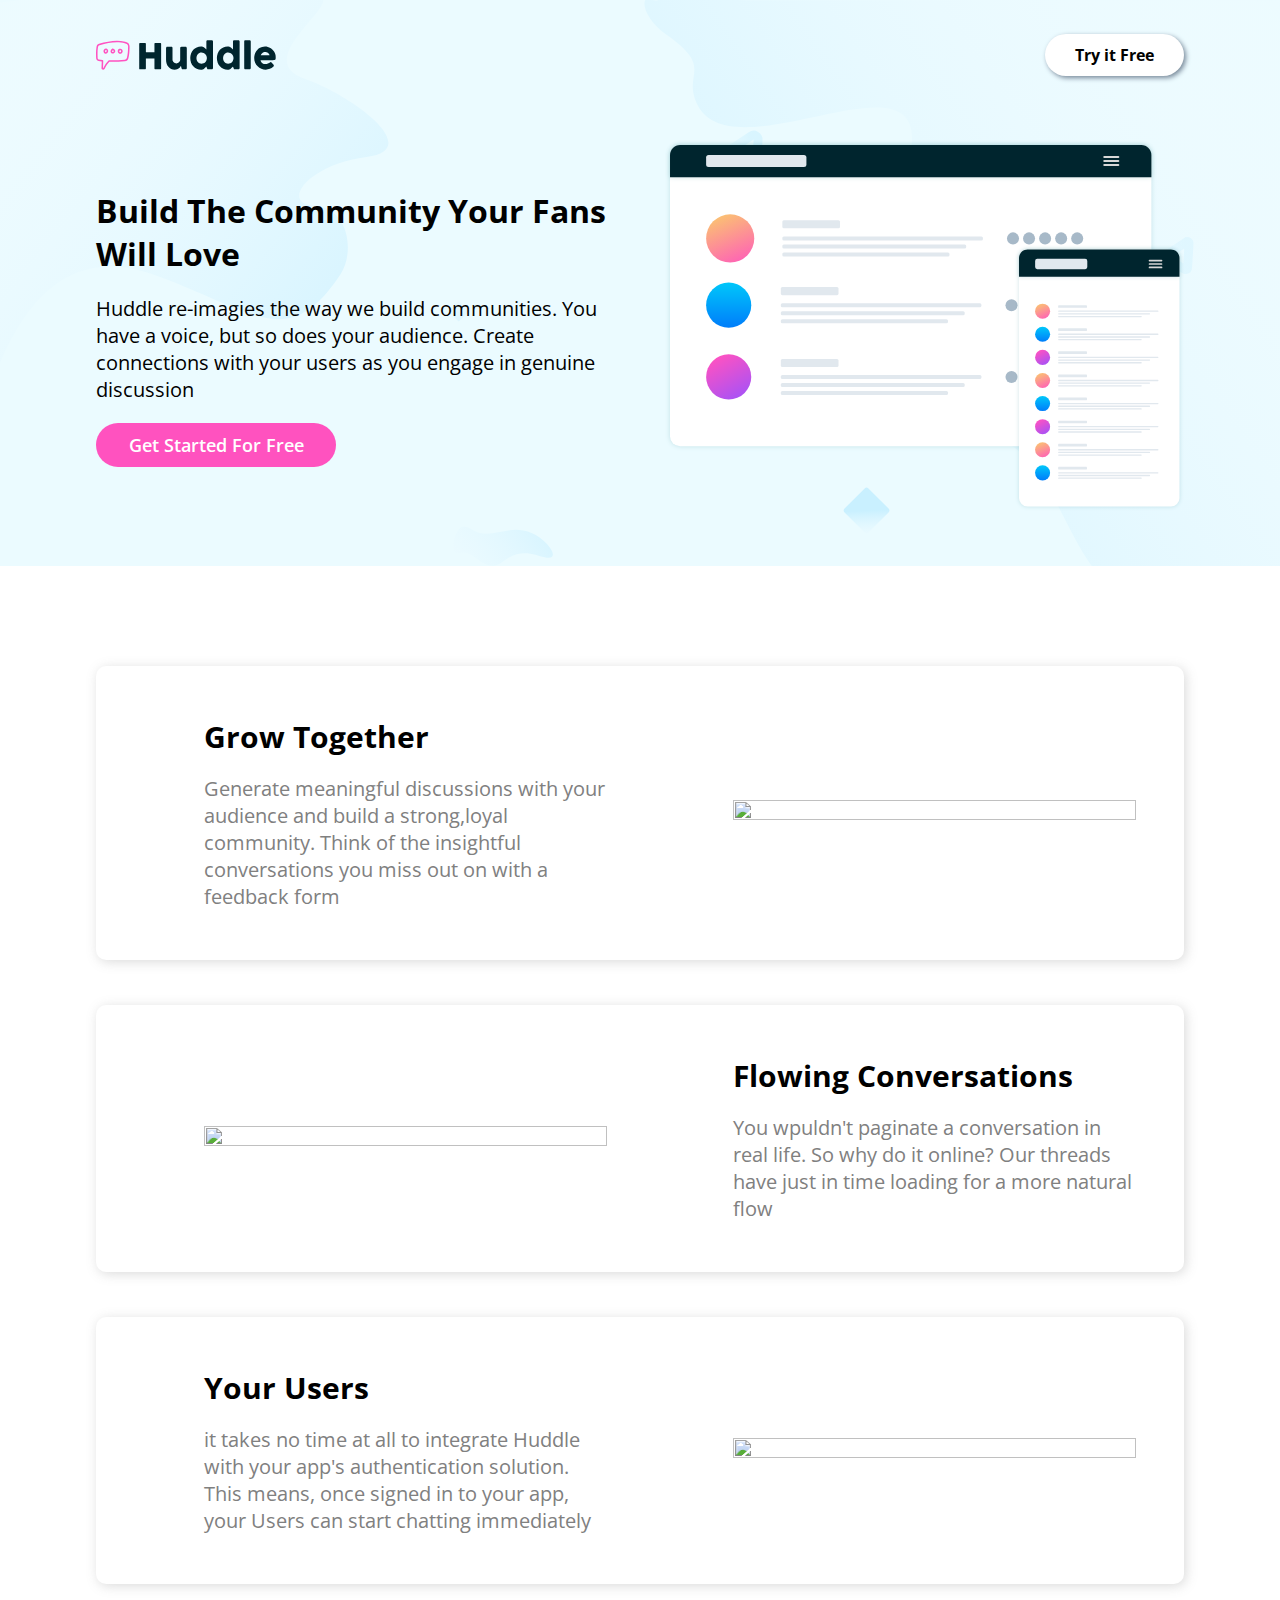
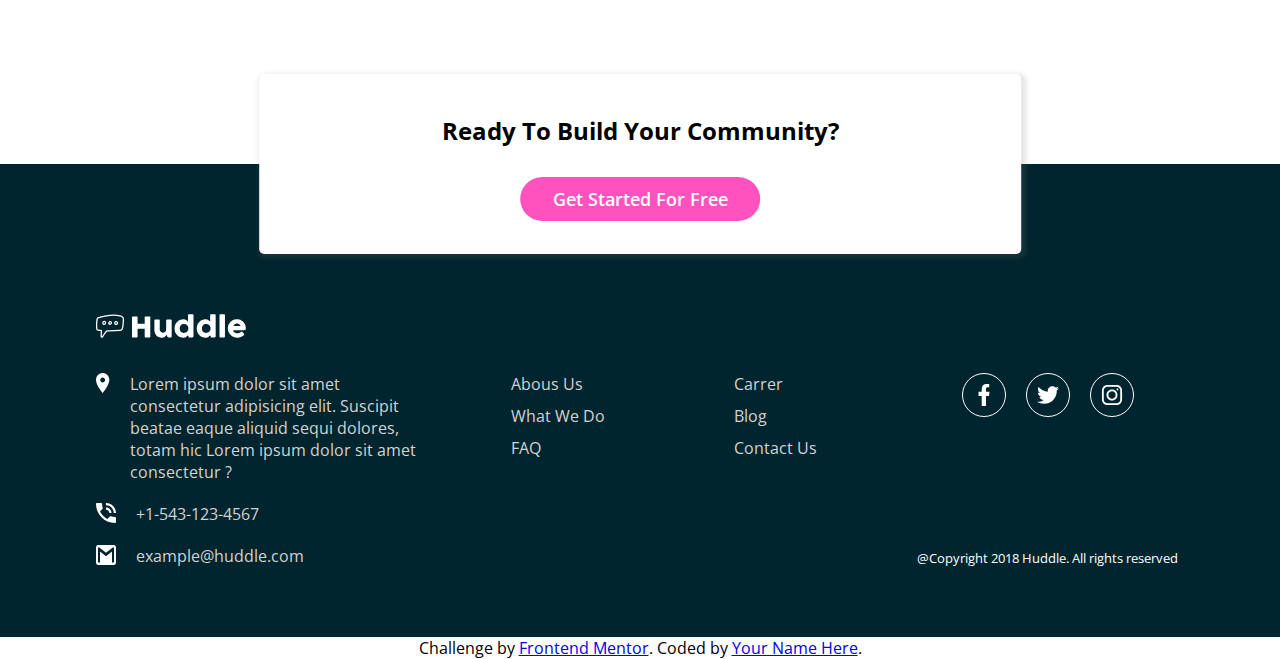
==== huddle-landing-page-with-alternating-feature-blocks-master/index.html @ e0b9a8d6 "challenge 2" ====
<!DOCTYPE html>
<html lang="en">
  <head>
    <meta charset="UTF-8" />
    <meta name="viewport" content="width=device-width, initial-scale=1.0" />
    <!-- displays site properly based on user's device -->

    <link
      rel="icon"
      type="image/png"
      sizes="32x32"
      href="./images/favicon-32x32.png"
    />
    <link rel="stylesheet" href="./index.css" />
    <title>
      Frontend Mentor | Huddle landing page with alternating feature blocks
    </title>
  </head>

  <body>
    <div class="mainContainer">
      <div class="heroSection">
        <div class="divisionMargin">
          <div class="topHeader">
            <img src="./images/logo.svg" alt="" class="logo" />
            <button class="btn">Try it Free</button>
          </div>
          <div class="heroBody">
            <div class="heroLeftPart">
              <h1>Build The Community Your Fans Will Love</h1>
              <p>
                Huddle re-imagies the way we build communities. You have a
                voice, but so does your audience. Create connections with your
                users as you engage in genuine discussion
              </p>
              <button class="heroBtn">Get Started For Free</button>
            </div>
            <div class="heroRightPart">
              <img src="./images/illustration-mockups.svg" alt="hero svg" />
            </div>
          </div>
        </div>
      </div>
      <div class="sectionContainer">
        <div class="section1 divisionMargin">
          <div class="sectionLeft">
            <h1>Grow Together</h1>
            <p>
              Generate meaningful discussions with your audience and build a
              strong,loyal community. Think of the insightful conversations you
              miss out on with a feedback form
            </p>
          </div>
          <div class="sectionRight">
            <img src="/images/illustration-grow-together.svg" alt="" />
          </div>
        </div>

        <div class="section2 divisionMargin arrange-reverse">
          <div class="sectionLeft">
            <h1>Flowing Conversations</h1>
            <p>
              You wpuldn't paginate a conversation in real life. So why do it
              online? Our threads have just in time loading for a more natural
              flow
            </p>
          </div>
          <div class="sectionRight">
            <img src="/images/illustration-flowing-conversation.svg" alt="" />
          </div>
        </div>

        <div class="section3 divisionMargin">
          <div class="sectionLeft">
            <h1>Your Users</h1>
            <p>
              it takes no time at all to integrate Huddle with your app's
              authentication solution. This means, once signed in to your app,
              your Users can start chatting immediately
            </p>
          </div>
          <div class="sectionRight">
            <img src="/images/illustration-your-users.svg" alt="" />
          </div>
        </div>
      </div>
      <div class="modalTopMargin"></div>
      <div class="bottomModal divisionMargin">
        <div class="ChildBottom">
          <h2>Ready To Build Your Community?</h2>
          <button class="heroBtn">Get Started For Free</button>
        </div>
      </div>
      <footer class="footer">
        <div class="divisionMargin">
          <img src="./images/whitelogo.svg" alt="" class="footerLogo" />
        </div>

        <div class="footerContainer divisionMargin">
          <div class="huddle-info">
            <div class="footerAddress">
              <img src="./images/icon-location.svg" alt="" />
              <p>
                Lorem ipsum dolor sit amet consectetur adipisicing elit.
                Suscipit beatae eaque aliquid sequi dolores, totam hic Lorem
                ipsum dolor sit amet consectetur ?
              </p>
            </div>
            <div class="footerAddress">
              <img src="./images/icon-phone.svg" alt="" />
              <p>+1-543-123-4567</p>
            </div>
            <div class="footerAddress">
              <img src="./images/icon-email.svg" alt="" />
              <p>example@huddle.com</p>
            </div>
          </div>
          <div class="footerLinks">
            <a href="">Abous Us</a>

            <a href="">What We Do</a>

            <a href="">FAQ</a>
          </div>
          <div class="footerLinks">
            <a href="">Carrer</a>

            <a href="">Blog</a>

            <a href="">Contact Us</a>
          </div>
          <div class="footerS3">
            <div class="socialIcons">
              <div class="roundIcon">
                <img src="./images/facebook-176-svgrepo-com.svg" alt="" />
              </div>
              <div class="roundIcon">
                <img src="./images/twitter-154-svgrepo-com.svg" alt="" />
              </div>
              <div class="roundIcon">
                <img src="./images/instagram-svgrepo-com.svg" alt="" />
              </div>
            </div>
            <div class="copyRight">
              <p>@Copyright 2018 Huddle. All rights reserved</p>
            </div>
          </div>
        </div>
      </footer>
      <footer style="text-align:center;">
        <p class="attribution">
          Challenge by <a href="https://www.frontendmentor.io?ref=challenge" target="_blank">Frontend Mentor</a>.
          Coded by <a href="#">Your Name Here</a>.
        </p>
      </footer>
    </div>
   
  </body>
</html>
---- huddle-landing-page-with-alternating-feature-blocks-master/index.css ----
@import url("https://fonts.googleapis.com/css2?family=Poppins:wght@600&display=swap");
@import url("https://fonts.googleapis.com/css2?family=Open+Sans:wght@400;700&family=Poppins:wght@600&display=swap");

/* font-family: 'Open Sans', sans-serif;
font-family: 'Poppins', sans-serif; */

/* font-family: 'Open Sans', sans-serif;
font-family: 'Poppins', sans-serif; */
* {
  padding: 0;
  margin: 0;
  box-sizing: border-box;
  font-family: "Open Sans", sans-serif;
}

.mainContainer {
  width: 100%;
  height: 100%;
  overflow-x: hidden;
}

.divisionMargin {
  width: 85%;
  margin: 0 auto;
  position: relative;
}

.heroSection {
  background-image: url(images/bg-hero-desktop.svg);
  background-size: cover;
  background-color: hsl(193, 100%, 96%);
  background-repeat: repeat-x;
  width: 100%;
  padding: 20px 0 50px 0;
  /* height:80vh; */
}

.topHeader {
  width: 100%;
  height: 70px;
  display: flex;
  justify-content: space-between;
  align-items: center;
}

.logo {
  width: 180px;
}

.btn {
  font-size: 16px;
  font-weight: bold;
  border: none;
  border-radius: 50px;
  padding: 10px 30px;
  background-color: white;
  box-shadow: 2px 2px 5px 0 lightslategrey;
}

.heroBody {
  width: 100%;
  display: flex;
  align-items: center;
  gap: 50px;
  margin-top: 50px;
}

.heroLeftPart {
  width: 50%;
  display: flex;
  flex-direction: column;
  justify-content: start;
}

.heroLeftPart p {
  margin: 20px 0 20px 0;
  font-size: 20px;
  font-family: "Open Sans", sans-serif;
}

.heroRightPart {
  width: 50%;
}

.heroRightPart img {
  width: 100%;
}

.heroBtn {
  width: 15rem;
  background-color: hsl(322, 100%, 66%);
  padding: 10px 0;
  border: none;
  border-radius: 50px;
  color: white;
  font-size: 18px;
  font-weight: 600;
}
.heroBtn:hover {
  background-color: hsla(320, 100%, 60%, 0.692);
}

.sectionContainer {
  margin: 100px auto;
}

.section1,
.section2,
.section3 {
  display: flex;
  align-items: center;
  justify-content: space-around;
  gap: 50px;
  /* border: 5px solid hsl(0, 0%, 95%); */
  border-radius: 10px;
  padding: 50px 10px 50px 70px;
  margin: 45px auto;
  box-shadow: 2px 2px 12px 0px rgba(137, 137, 137, 0.3);
}

.arrange-reverse {
  flex-direction: row-reverse;
}

.sectionLeft {
  width: 40%;
}

.sectionLeft h1 {
  font-size: 30px;
}

.sectionLeft p {
  font-size: 20px;
  margin-top: 18px;
  color: grey;
}

.sectionRight {
  width: 40%;
  height: 40%;
}

.sectionRight img {
  width: 100%;
  height: 100%;
  object-fit: cover;
}

.modalTopMargin {
  height: 80px;
}

.bottomModal {
  position: relative;
}

.ChildBottom {
  width: 70%;
  height: 180px;
  background-color: white;
  box-shadow: 2px 2px 5px 2px rgba(116, 116, 116, 0.2);
  border-radius: 5px;
  padding: 40px 15px;
  position: absolute;
  top: 50%;
  left: 50%;
  transform: translate(-50%, -50%);
  text-align: center;
}

.ChildBottom button {
  margin-top: 30px;
}

.footer {
  background-color: hsl(192, 100%, 9%);
  color: white;
  padding: 150px 0 50px 0;
}

.footerContainer {
  display: grid;
  grid-template-columns: 30% 15% 15% 25%;
  justify-content: space-between;
  gap: 20px;
}
.huddle-info {
  width: 100%;
}
.footerLinks {
  margin: 20px auto;
  display: flex;
  flex-direction: column;
}
.footerS3 {
  margin: 20px auto;
  display: flex;
  flex-direction: column;
  justify-content: space-between;
}

.footerLinks a {
  font-size: 12 px;
  color: lightgrey;
  text-decoration: none;
  margin-bottom: 10px;
}

.footerLogo {
  max-width: 150px;
  margin-bottom: 10px;
}

.footerAddress {
  width: 100%;
  display: flex;
  align-items: flex-start;
  column-gap: 20px;
  color: lightgrey;
  margin: 20px auto;
}

.footerAddress img {
  width: 20px;
  height: 20px;
  object-fit: center;
}

.footerLinks a {
  font-size: 12 px;
  color: lightgrey;
  text-decoration: none;
}

.socialIcons {
  display: flex;
  justify-content: center;
  gap: 20px;
}
.roundIcon {
  border: 1px solid white;
  display: flex;
  border-radius: 50px;
  justify-content: center;
  align-items: center;
  padding: 10px;
}
.socialIcons img {
  width: 22px;
  height: 22px;
}
.copyRight p {
  font-size: 13px;
  margin-top: 20px;
  text-align: center;
}

@media (max-width: 600px) {
  .divisionMargin {
    width: 90%;
    margin: 0 auto;
    position: relative;
  }
  .logo {
    width: 120px;
  }

  .heroBody {
    display: flex;
    flex-direction: column;
    justify-content: center;
  }

  .heroBtn {
    margin: 0 auto;
  }

  .heroLeftPart {
    text-align: center;
    width: 90%;
  }

  .heroLeftPart h1 {
    font-size: 30px;
  }

  .heroLeftPart p {
    font-size: 20px;
  }

  .heroRightPart {
    text-align: center;
    width: 90%;
  }

  .section1,
  .section2,
  .section3 {
    flex-direction: column-reverse;
    padding: 20px 20px;
    margin-bottom: 50px;
    border-color: white;
    border: 2px solid rgba(242, 242, 242, 0.5);
    box-shadow: 2px 2px 12px 0px rgba(137, 137, 137, 0.3);
  }

  .sectionRight,
  .sectionLeft {
    width: 85%;
    text-align: center;
  }

  .sectionLeft h1 {
    font-size: 30px;
  }

  .sectionLeft p {
    font-size: 18px;
  }

  .ChildBottom {
    width: 95%;
    height: 200px;
    display: flex;
    flex-direction: column;
    text-align: center;
    justify-content: center;
  }

  .ChildBottom h2 {
    font-size: 28px;
  }

  .huddle-info {
    margin-bottom: 20px;
  }
  .footerContainer {
    width: 90%;
    display: grid;
    grid-template-columns: 2fr;
    justify-content: none;
    gap: 0;
  }
  .footerLogo {
    margin-left: 1%;
  }
  .footerLinks {
    width: 100%;
    margin: 0;
    padding: 0;
  }

  .footerLinks a {
    width: 100%;
    margin: 10px auto;
    color: white;
    text-align: start;
    font-size: 18px;
  }
  .footerS3 {
    margin-top: 50px;
  }
}

@media (max-width: 300px) {
  .logo {
    max-width: 100px;
  }
  .btn {
    width: 40%;
    font-size: 14px;
    padding: 10px 0;
  }
  .heroBtn {
    font-size: 12px;
    width: 10rem;
  }
}
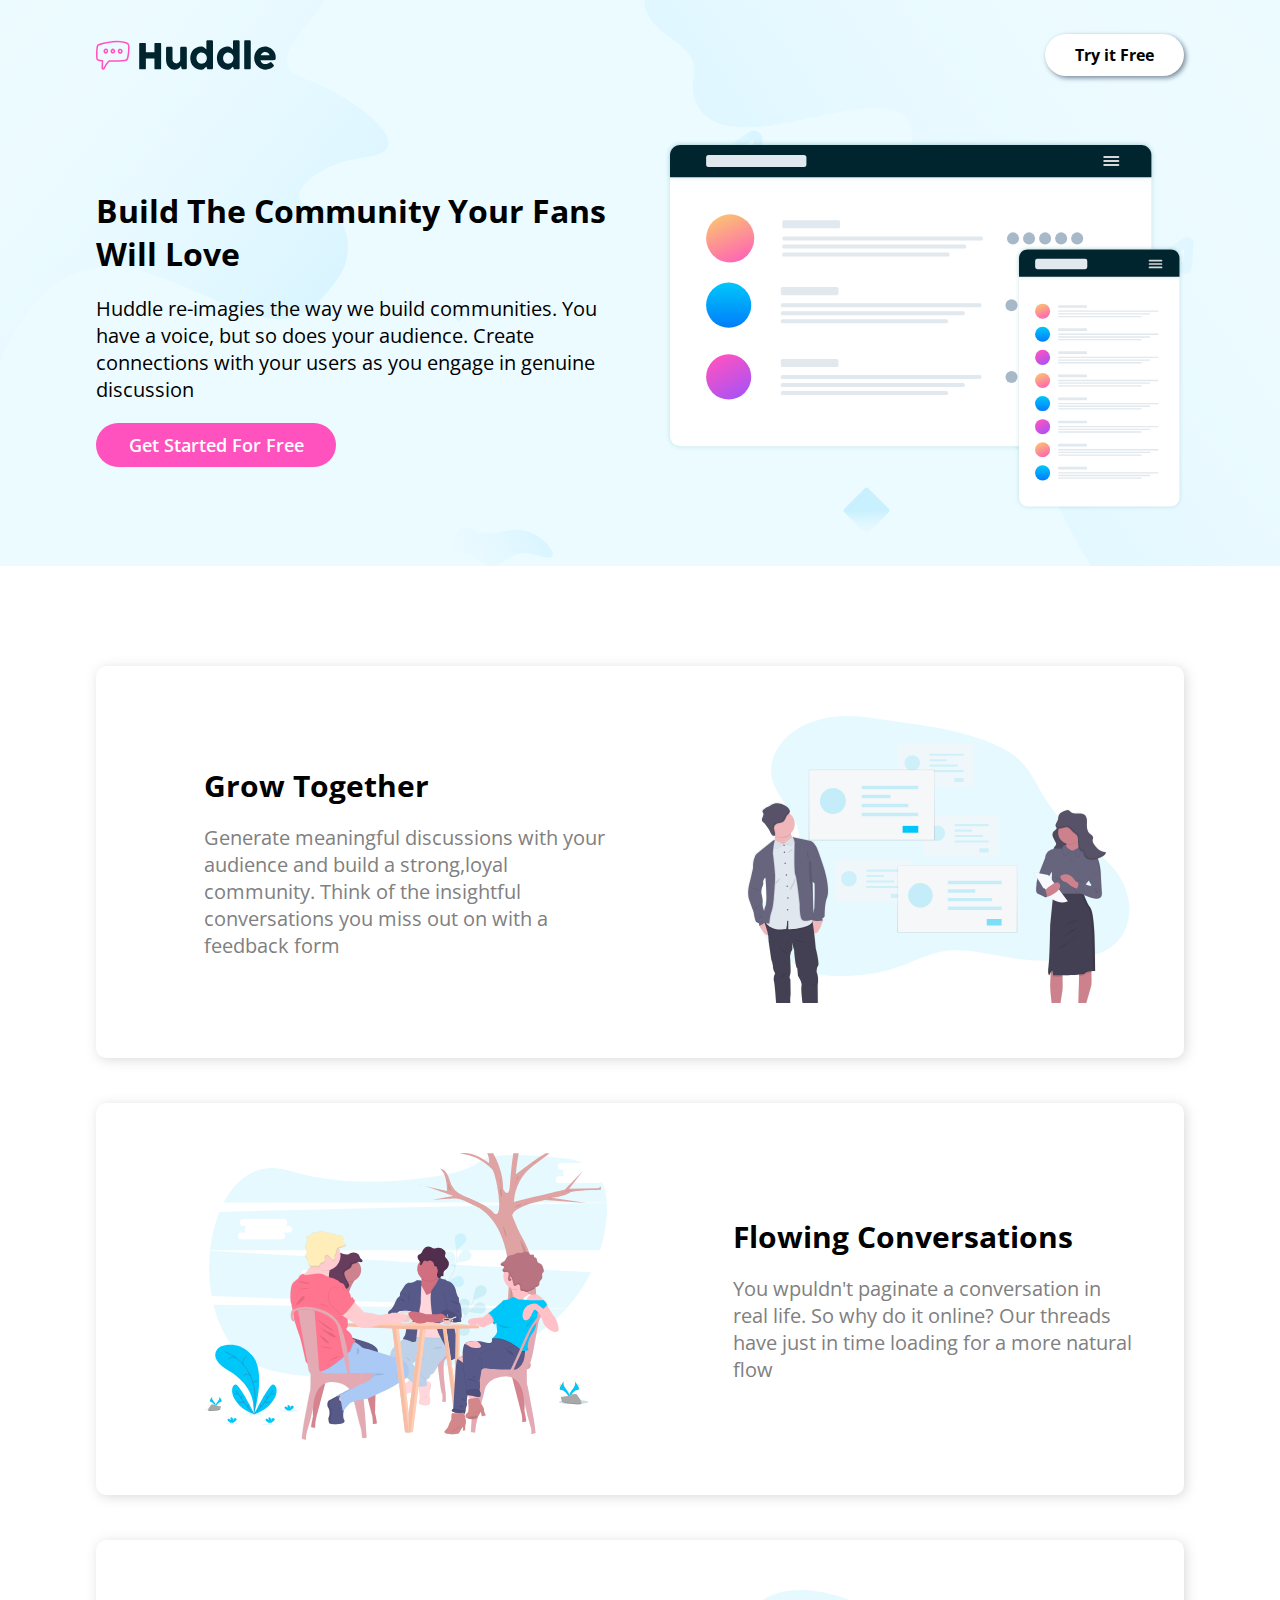
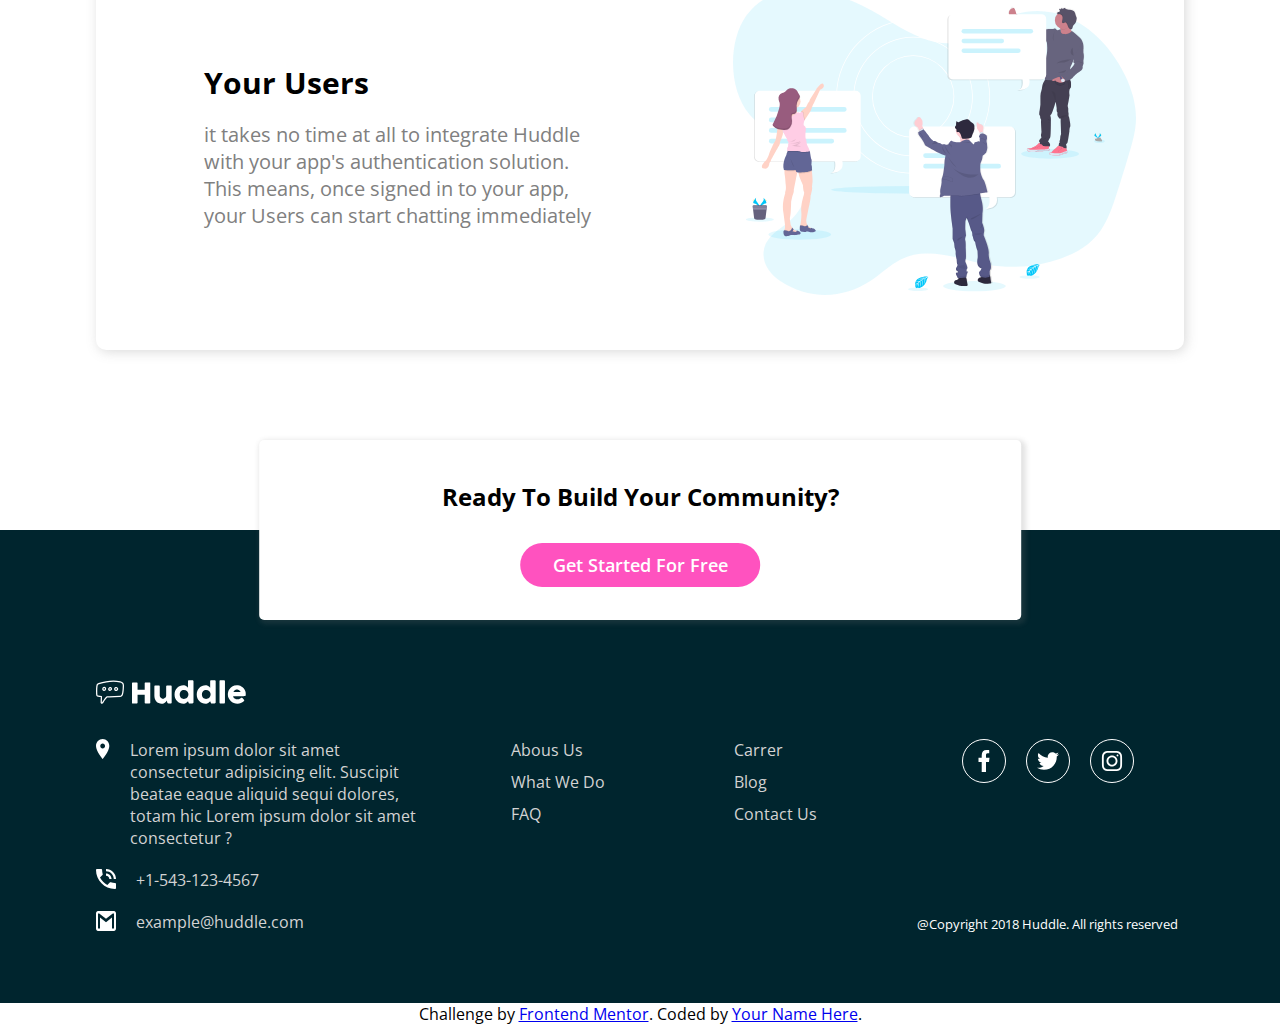
==== commit 9b09cc69: "svg fix" ====
--- a/huddle-landing-page-with-alternating-feature-blocks-master/index.html
+++ b/huddle-landing-page-with-alternating-feature-blocks-master/index.html
@@ -1,159 +1,153 @@
 <!DOCTYPE html>
 <html lang="en">
-  <head>
-    <meta charset="UTF-8" />
-    <meta name="viewport" content="width=device-width, initial-scale=1.0" />
-    <!-- displays site properly based on user's device -->
 
-    <link
-      rel="icon"
-      type="image/png"
-      sizes="32x32"
-      href="./images/favicon-32x32.png"
-    />
-    <link rel="stylesheet" href="./index.css" />
-    <title>
-      Frontend Mentor | Huddle landing page with alternating feature blocks
-    </title>
-  </head>
-
-  <body>
-    <div class="mainContainer">
-      <div class="heroSection">
-        <div class="divisionMargin">
-          <div class="topHeader">
-            <img src="./images/logo.svg" alt="" class="logo" />
-            <button class="btn">Try it Free</button>
+<head>
+  <meta charset="UTF-8" />
+  <meta name="viewport" content="width=device-width, initial-scale=1.0" />
+  <!-- displays site properly based on user's device -->
+  <link rel="icon" type="image/png" sizes="32x32" href="./images/favicon-32x32.png" />
+  <link rel="stylesheet" href="./index.css" />
+  <title>
+    Frontend Mentor | Huddle landing page with alternating feature blocks
+  </title>
+</head>
+<body>
+  <div class="mainContainer">
+    <div class="heroSection">
+      <div class="divisionMargin">
+        <div class="topHeader">
+          <img src="images/logo.svg" alt="" class="logo" />
+          <button class="btn">Try it Free</button>
+        </div>
+        <div class="heroBody">
+          <div class="heroLeftPart">
+            <h1>Build The Community Your Fans Will Love</h1>
+            <p>
+              Huddle re-imagies the way we build communities. You have a
+              voice, but so does your audience. Create connections with your
+              users as you engage in genuine discussion
+            </p>
+            <button class="heroBtn">Get Started For Free</button>
           </div>
-          <div class="heroBody">
-            <div class="heroLeftPart">
-              <h1>Build The Community Your Fans Will Love</h1>
-              <p>
-                Huddle re-imagies the way we build communities. You have a
-                voice, but so does your audience. Create connections with your
-                users as you engage in genuine discussion
-              </p>
-              <button class="heroBtn">Get Started For Free</button>
-            </div>
-            <div class="heroRightPart">
-              <img src="./images/illustration-mockups.svg" alt="hero svg" />
-            </div>
+          <div class="heroRightPart">
+            <img src="images/illustration-mockups.svg" alt="hero svg" />
           </div>
         </div>
       </div>
-      <div class="sectionContainer">
-        <div class="section1 divisionMargin">
-          <div class="sectionLeft">
-            <h1>Grow Together</h1>
+    </div>
+    <div class="sectionContainer">
+      <div class="section1 divisionMargin">
+        <div class="sectionLeft">
+          <h1>Grow Together</h1>
+          <p>
+            Generate meaningful discussions with your audience and build a
+            strong,loyal community. Think of the insightful conversations you
+            miss out on with a feedback form
+          </p>
+        </div>
+        <div class="sectionRight">
+          <img src="images/illustration-grow-together.svg" alt="Grow svg" />
+        </div>
+      </div>
+      <div class="section2 divisionMargin arrange-reverse">
+        <div class="sectionLeft">
+          <h1>Flowing Conversations</h1>
+          <p>
+            You wpuldn't paginate a conversation in real life. So why do it
+            online? Our threads have just in time loading for a more natural
+            flow
+          </p>
+        </div>
+        <div class="sectionRight">
+          <img src="images/illustration-flowing-conversation.svg" alt="flow svg" />
+        </div>
+      </div>
+
+      <div class="section3 divisionMargin">
+        <div class="sectionLeft">
+          <h1>Your Users</h1>
+          <p>
+            it takes no time at all to integrate Huddle with your app's
+            authentication solution. This means, once signed in to your app,
+            your Users can start chatting immediately
+          </p>
+        </div>
+        <div class="sectionRight">
+          <img src="images/illustration-your-users.svg" alt="app svg" />
+        </div>
+      </div>
+    </div>
+    <div class="modalTopMargin"></div>
+    <div class="bottomModal divisionMargin">
+      <div class="ChildBottom">
+        <h2>Ready To Build Your Community?</h2>
+        <button class="heroBtn">Get Started For Free</button>
+      </div>
+    </div>
+    <footer class="footer">
+      <div class="divisionMargin">
+        <img src="./images/whitelogo.svg" alt="" class="footerLogo" />
+      </div>
+
+      <div class="footerContainer divisionMargin">
+        <div class="huddle-info">
+          <div class="footerAddress">
+            <img src="./images/icon-location.svg" alt="loc svg" />
             <p>
-              Generate meaningful discussions with your audience and build a
-              strong,loyal community. Think of the insightful conversations you
-              miss out on with a feedback form
+              Lorem ipsum dolor sit amet consectetur adipisicing elit.
+              Suscipit beatae eaque aliquid sequi dolores, totam hic Lorem
+              ipsum dolor sit amet consectetur ?
             </p>
           </div>
-          <div class="sectionRight">
-            <img src="/images/illustration-grow-together.svg" alt="" />
+          <div class="footerAddress">
+            <img src="./images/icon-phone.svg" alt="phone svg" />
+            <p>+1-543-123-4567</p>
+          </div>
+          <div class="footerAddress">
+            <img src="./images/icon-email.svg" alt="email svg" />
+            <p>example@huddle.com</p>
           </div>
         </div>
+        <div class="footerLinks">
+          <a href="">Abous Us</a>
 
-        <div class="section2 divisionMargin arrange-reverse">
-          <div class="sectionLeft">
-            <h1>Flowing Conversations</h1>
-            <p>
-              You wpuldn't paginate a conversation in real life. So why do it
-              online? Our threads have just in time loading for a more natural
-              flow
-            </p>
+          <a href="">What We Do</a>
+
+          <a href="">FAQ</a>
+        </div>
+        <div class="footerLinks">
+          <a href="">Carrer</a>
+
+          <a href="">Blog</a>
+
+          <a href="">Contact Us</a>
+        </div>
+        <div class="footerS3">
+          <div class="socialIcons">
+            <div class="roundIcon">
+              <img src="./images/facebook-176-svgrepo-com.svg" alt="fb svg" />
+            </div>
+            <div class="roundIcon">
+              <img src="./images/twitter-154-svgrepo-com.svg" alt="twitter svg" />
+            </div>
+            <div class="roundIcon">
+              <img src="./images/instagram-svgrepo-com.svg" alt="insta svg" />
+            </div>
           </div>
-          <div class="sectionRight">
-            <img src="/images/illustration-flowing-conversation.svg" alt="" />
-          </div>
-        </div>
-
-        <div class="section3 divisionMargin">
-          <div class="sectionLeft">
-            <h1>Your Users</h1>
-            <p>
-              it takes no time at all to integrate Huddle with your app's
-              authentication solution. This means, once signed in to your app,
-              your Users can start chatting immediately
-            </p>
-          </div>
-          <div class="sectionRight">
-            <img src="/images/illustration-your-users.svg" alt="" />
+          <div class="copyRight">
+            <p>@Copyright 2018 Huddle. All rights reserved</p>
           </div>
         </div>
       </div>
-      <div class="modalTopMargin"></div>
-      <div class="bottomModal divisionMargin">
-        <div class="ChildBottom">
-          <h2>Ready To Build Your Community?</h2>
-          <button class="heroBtn">Get Started For Free</button>
-        </div>
-      </div>
-      <footer class="footer">
-        <div class="divisionMargin">
-          <img src="./images/whitelogo.svg" alt="" class="footerLogo" />
-        </div>
+    </footer>
+    <footer style="text-align:center;">
+      <p class="attribution">
+        Challenge by <a href="https://www.frontendmentor.io?ref=challenge" target="_blank">Frontend Mentor</a>.
+        Coded by <a href="#">Your Name Here</a>.
+      </p>
+    </footer>
+  </div>
 
-        <div class="footerContainer divisionMargin">
-          <div class="huddle-info">
-            <div class="footerAddress">
-              <img src="./images/icon-location.svg" alt="" />
-              <p>
-                Lorem ipsum dolor sit amet consectetur adipisicing elit.
-                Suscipit beatae eaque aliquid sequi dolores, totam hic Lorem
-                ipsum dolor sit amet consectetur ?
-              </p>
-            </div>
-            <div class="footerAddress">
-              <img src="./images/icon-phone.svg" alt="" />
-              <p>+1-543-123-4567</p>
-            </div>
-            <div class="footerAddress">
-              <img src="./images/icon-email.svg" alt="" />
-              <p>example@huddle.com</p>
-            </div>
-          </div>
-          <div class="footerLinks">
-            <a href="">Abous Us</a>
+</body>
 
-            <a href="">What We Do</a>
-
-            <a href="">FAQ</a>
-          </div>
-          <div class="footerLinks">
-            <a href="">Carrer</a>
-
-            <a href="">Blog</a>
-
-            <a href="">Contact Us</a>
-          </div>
-          <div class="footerS3">
-            <div class="socialIcons">
-              <div class="roundIcon">
-                <img src="./images/facebook-176-svgrepo-com.svg" alt="" />
-              </div>
-              <div class="roundIcon">
-                <img src="./images/twitter-154-svgrepo-com.svg" alt="" />
-              </div>
-              <div class="roundIcon">
-                <img src="./images/instagram-svgrepo-com.svg" alt="" />
-              </div>
-            </div>
-            <div class="copyRight">
-              <p>@Copyright 2018 Huddle. All rights reserved</p>
-            </div>
-          </div>
-        </div>
-      </footer>
-      <footer style="text-align:center;">
-        <p class="attribution">
-          Challenge by <a href="https://www.frontendmentor.io?ref=challenge" target="_blank">Frontend Mentor</a>.
-          Coded by <a href="#">Your Name Here</a>.
-        </p>
-      </footer>
-    </div>
-   
-  </body>
-</html>
+</html>